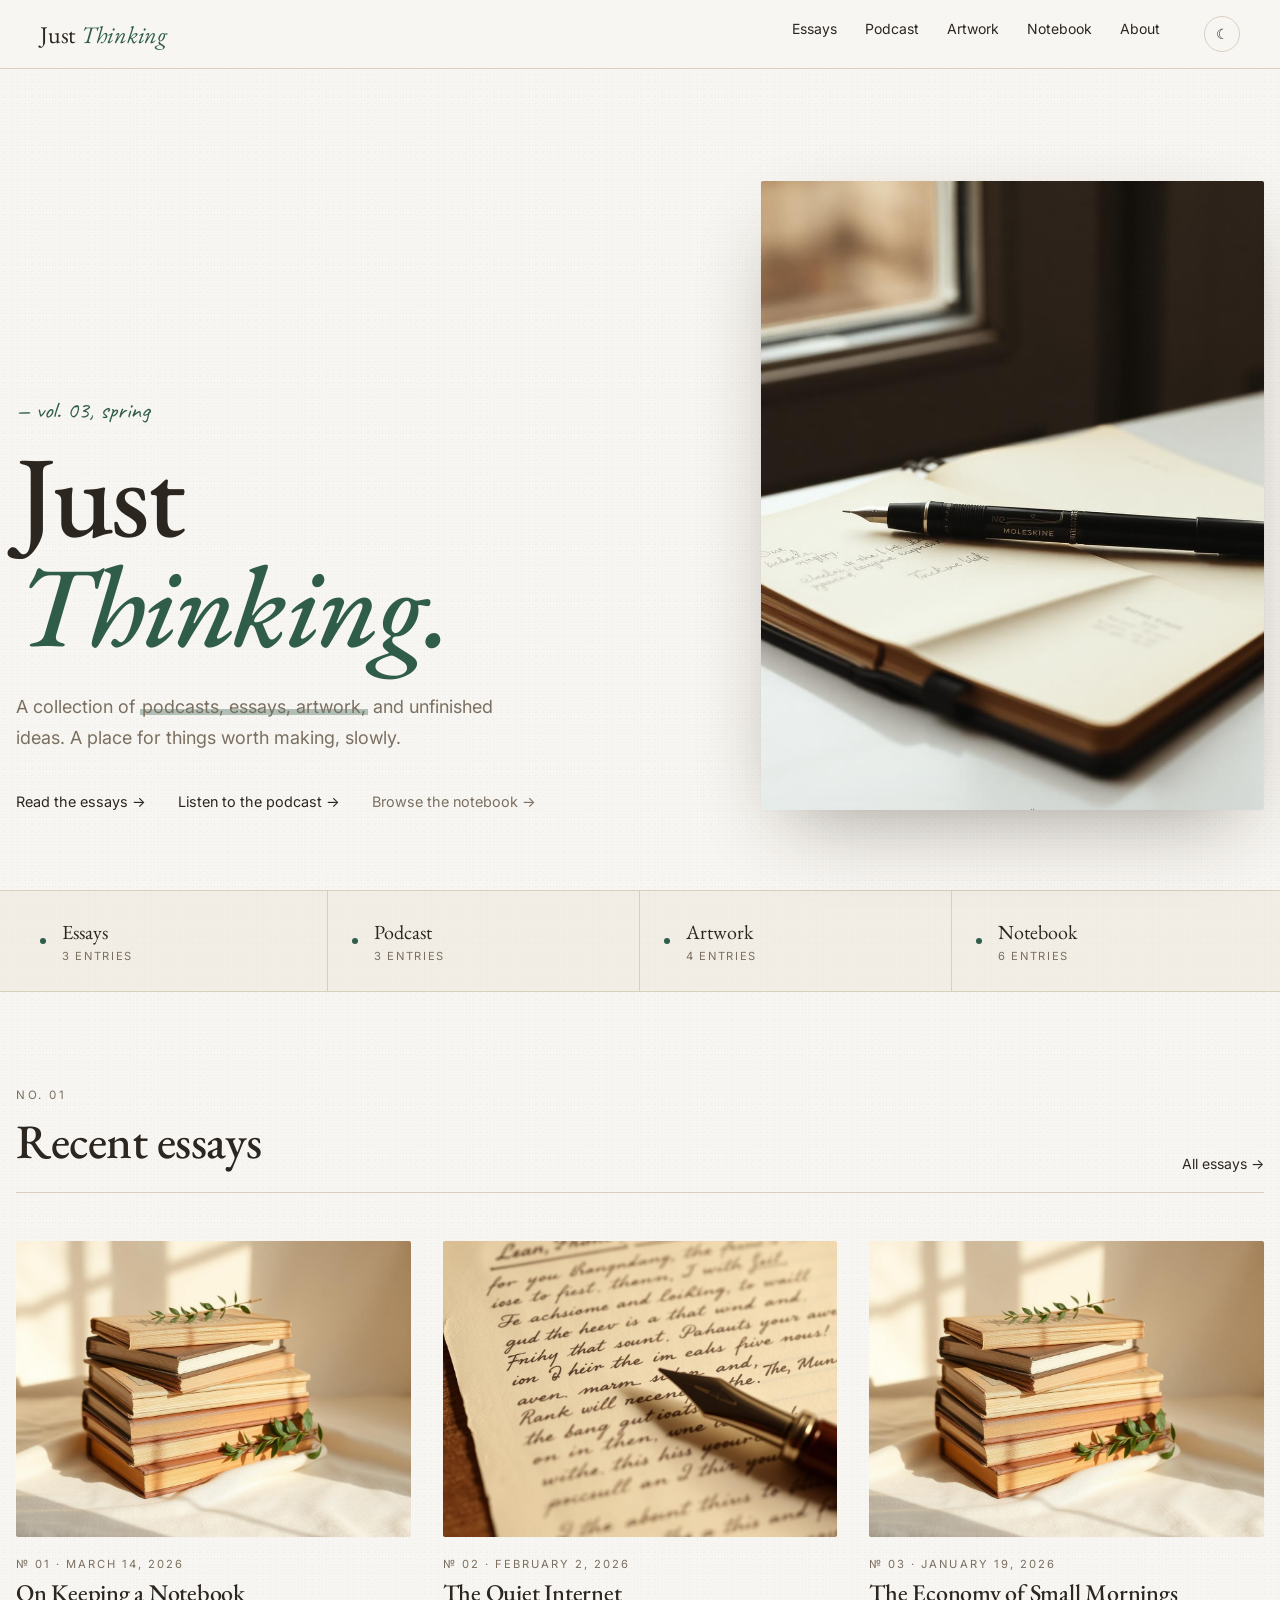
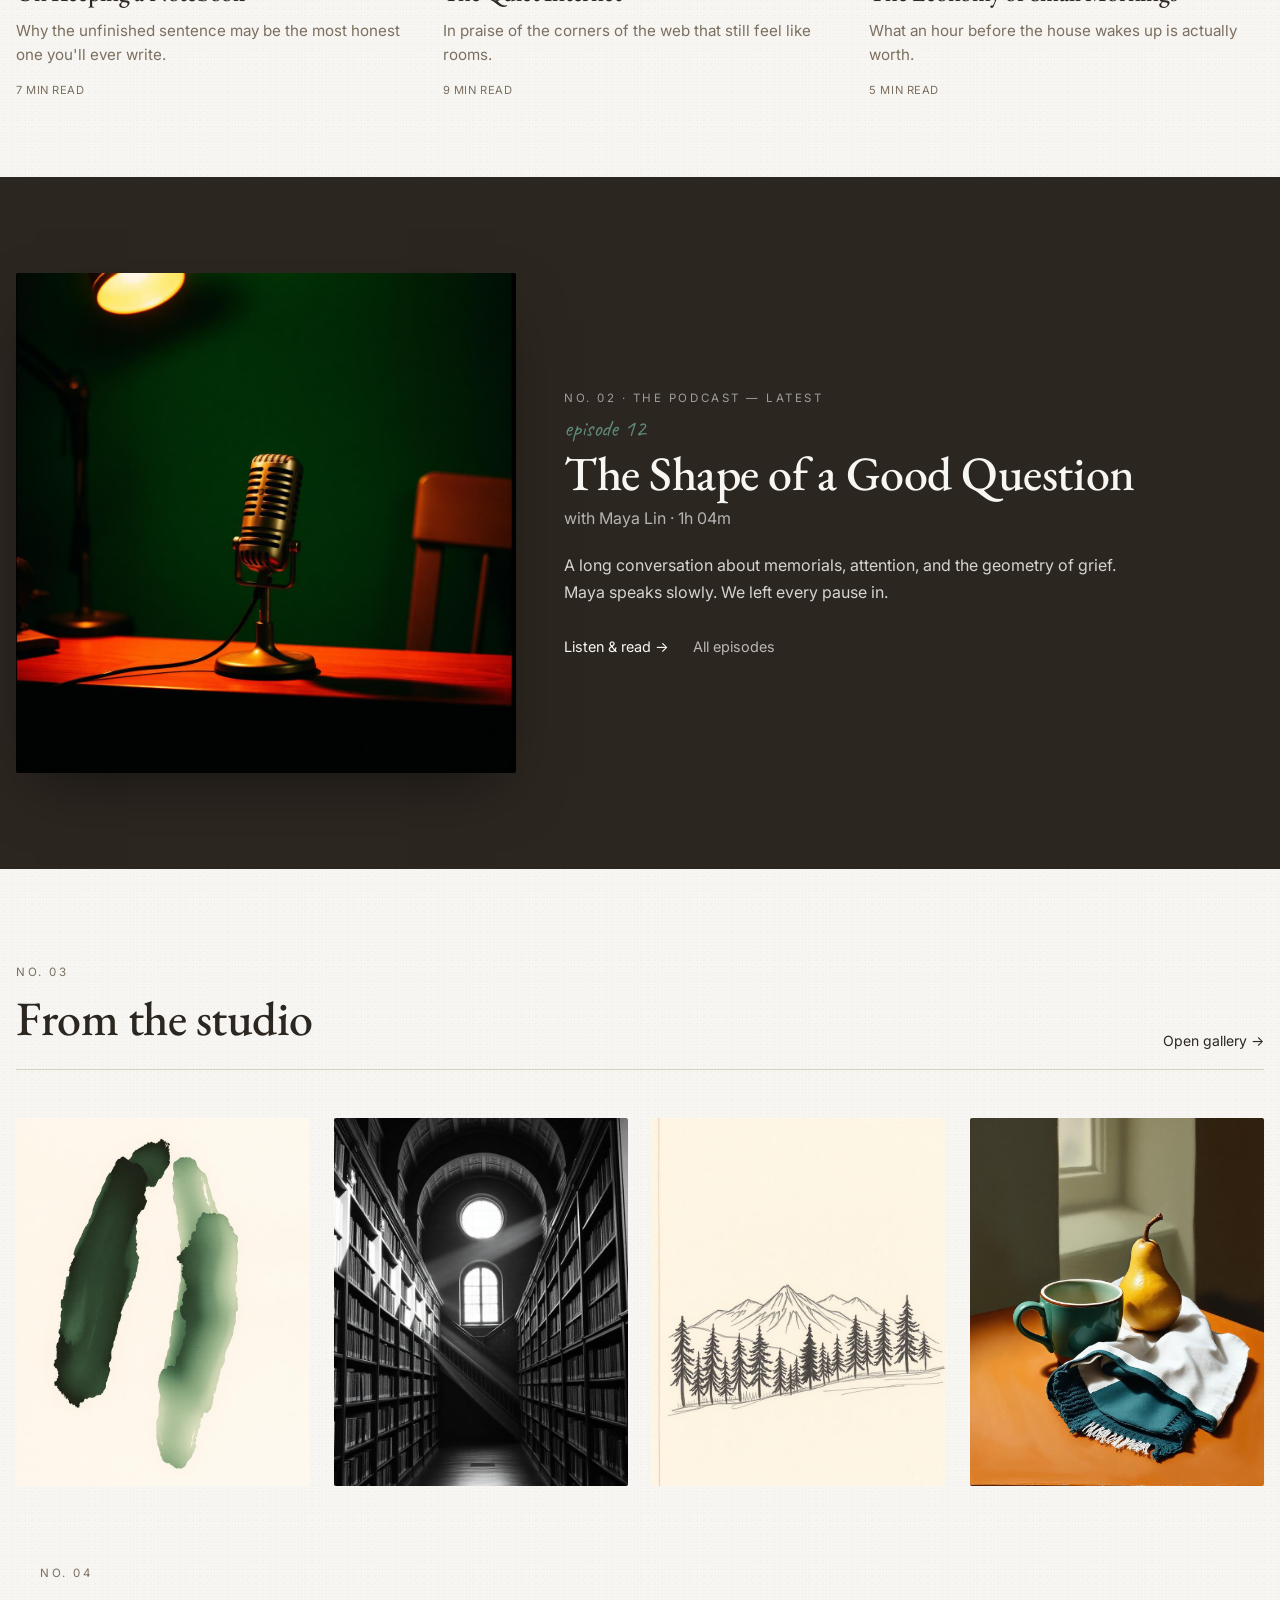
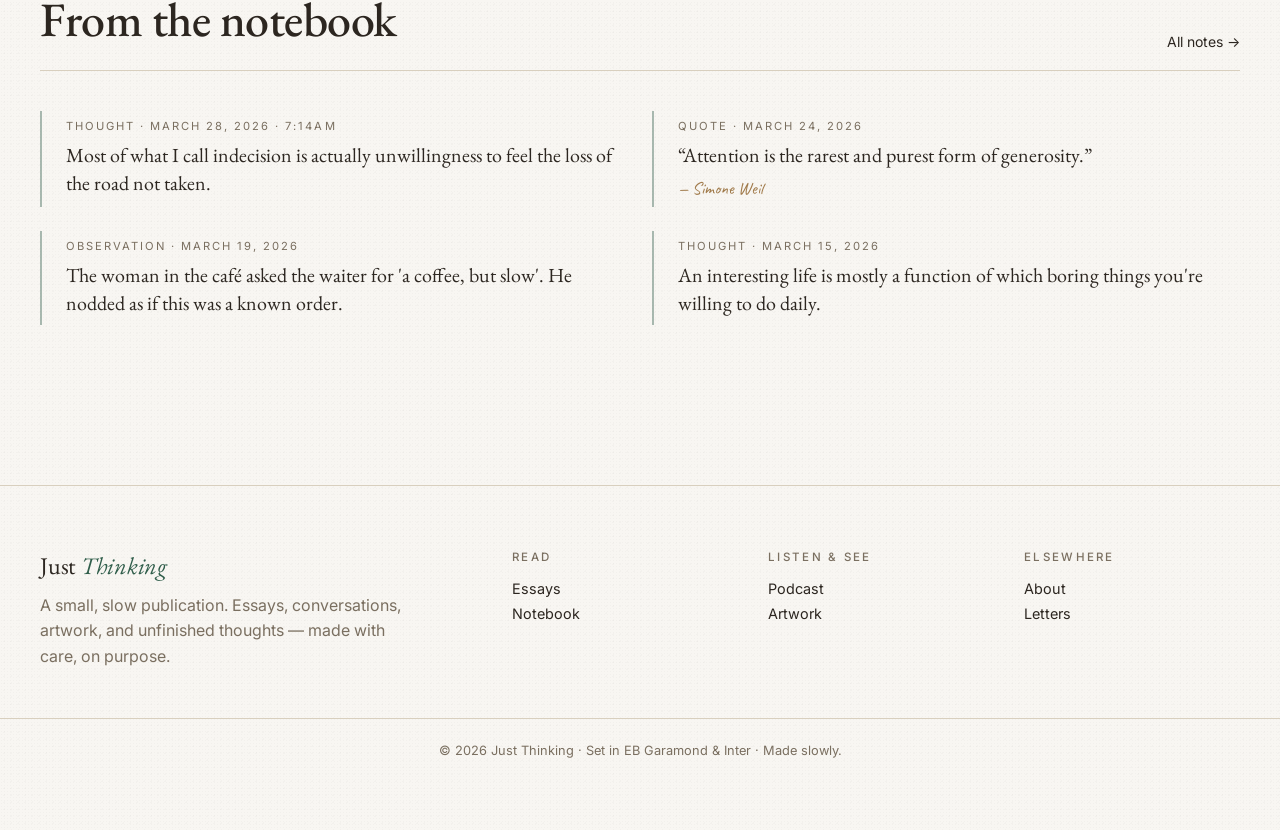
==== docs/index.html @ 87b1c4e7 "Changes Co-authored-by: jstthinking <297706257+jstthinking@users.noreply.github.com>" ====
<!doctype html>
<html lang="en">
<head>
<meta charset="utf-8" />
<meta name="viewport" content="width=device-width,initial-scale=1" />
<title>Just Thinking — A place for ideas, conversations, and things worth making.</title>
<meta name="description" content="A collection of podcasts, essays, artwork, and unfinished ideas." />
<meta property="og:site_name" content="Just Thinking" />
<meta property="og:title" content="Just Thinking — A place for ideas, conversations, and things worth making." />
<meta property="og:description" content="A collection of podcasts, essays, artwork, and unfinished ideas." />
<meta property="og:type" content="website" />
<meta name="twitter:card" content="summary_large_image" />
<link rel="preconnect" href="https://fonts.googleapis.com" />
<link rel="preconnect" href="https://fonts.gstatic.com" crossorigin />
<link rel="stylesheet" href="https://fonts.googleapis.com/css2?family=EB+Garamond:ital,wght@0,400;0,500;0,600;1,400&family=Inter:wght@400;500;600&family=Caveat:wght@400;500&display=swap" />
<link rel="stylesheet" href="./style.css" />
<script>(function(){try{var t=localStorage.getItem('jt-theme');if(t==='dark'||(!t&&window.matchMedia('(prefers-color-scheme: dark)').matches))document.documentElement.classList.add('dark')}catch(e){}})();</script>
</head>
<body><header class="nav"><div class="nav-inner">
  <a href="./" class="brand">Just <span class="it">Thinking</span></a>
  <nav class="nav-links">
    <a href="./essays/" class="">Essays</a>
    <a href="./podcast/" class="">Podcast</a>
    <a href="./artwork/" class="">Artwork</a>
    <a href="./notebook/" class="">Notebook</a>
    <a href="./about/" class="">About</a>
    <button class="theme-toggle" onclick="(function(){var d=document.documentElement;d.classList.toggle('dark');try{localStorage.setItem('jt-theme',d.classList.contains('dark')?'dark':'light')}catch(e){}})()" aria-label="Toggle theme">☾</button>
  </nav>
</div></header><main>
    <section class="container hero">
      <div class="hero-grid">
        <div class="fade-up">
          <p class="hand forest" style="font-size:1.5rem;margin-bottom:1rem">— vol. 03, spring</p>
          <h1>Just<br/><span class="it">Thinking.</span></h1>
          <p style="margin-top:2rem;max-width:32rem;font-size:1.125rem;color:var(--muted);line-height:1.7">A collection of <span class="hand-u">podcasts, essays, artwork,</span> and unfinished ideas. A place for things worth making, slowly.</p>
          <div style="margin-top:2.5rem;display:flex;flex-wrap:wrap;gap:.75rem 2rem;font-size:.9rem">
            <a href="./essays/" class="ink">Read the essays →</a>
            <a href="./podcast/" class="ink">Listen to the podcast →</a>
            <a href="./notebook/" class="ink muted">Browse the notebook →</a>
          </div>
        </div>
        <div class="fade-up-2">
          <div class="hero-img">
            <img src="./assets/hero-notebook.jpg" alt="An open notebook with a fountain pen by a window" />
            <p class="hero-caption">"the unfinished sentence is where thinking lives"</p>
          </div>
        </div>
      </div>
    </section>

    <section class="strip"><div class="strip-grid">
      <a href="./essays/" class="strip-item"><span class="dot"></span><div><div class="lbl">Essays</div><div class="cnt">3 entries</div></div></a><a href="./podcast/" class="strip-item"><span class="dot"></span><div><div class="lbl">Podcast</div><div class="cnt">3 entries</div></div></a><a href="./artwork/" class="strip-item"><span class="dot"></span><div><div class="lbl">Artwork</div><div class="cnt">4 entries</div></div></a><a href="./notebook/" class="strip-item"><span class="dot"></span><div><div class="lbl">Notebook</div><div class="cnt">6 entries</div></div></a>
    </div></section>

    <section class="container sec">
      <div class="sec-head"><div><div class="eyebrow">No. 01</div><h2>Recent essays</h2></div><a href="./essays/" class="ink" style="font-size:.875rem">All essays →</a></div>
      <div class="grid-3">
        <a href="./essays/on-keeping-a-notebook/" class="card lift">
          <div class="thumb zoom"><img src="./assets/essay-1.jpg" alt="" loading="lazy" /></div>
          <div class="meta">№ 01 · March 14, 2026</div>
          <h3>On Keeping a Notebook</h3>
          <p class="dek">Why the unfinished sentence may be the most honest one you'll ever write.</p>
          <p class="meta" style="margin-top:1rem;letter-spacing:.05em">7 min read</p>
        </a><a href="./essays/the-quiet-internet/" class="card lift">
          <div class="thumb zoom"><img src="./assets/essay-2.jpg" alt="" loading="lazy" /></div>
          <div class="meta">№ 02 · February 2, 2026</div>
          <h3>The Quiet Internet</h3>
          <p class="dek">In praise of the corners of the web that still feel like rooms.</p>
          <p class="meta" style="margin-top:1rem;letter-spacing:.05em">9 min read</p>
        </a><a href="./essays/the-economy-of-small-mornings/" class="card lift">
          <div class="thumb zoom"><img src="./assets/essay-1.jpg" alt="" loading="lazy" /></div>
          <div class="meta">№ 03 · January 19, 2026</div>
          <h3>The Economy of Small Mornings</h3>
          <p class="dek">What an hour before the house wakes up is actually worth.</p>
          <p class="meta" style="margin-top:1rem;letter-spacing:.05em">5 min read</p>
        </a>
      </div>
    </section>

    <section class="pod"><div class="container pod-inner">
      <div><div class="pod-cover"><img src="./assets/podcast-cover.jpg" alt="The Shape of a Good Question" /></div></div>
      <div>
        <div class="eyebrow" style="color:rgba(255,255,255,.55)">No. 02 · The Podcast — latest</div>
        <p class="hand" style="font-size:1.5rem;color:var(--forest-soft);margin-top:.5rem">episode 12</p>
        <h2>The Shape of a Good Question</h2>
        <p class="muted" style="margin-top:.5rem">with Maya Lin · 1h 04m</p>
        <p class="body">A long conversation about memorials, attention, and the geometry of grief. Maya speaks slowly. We left every pause in.</p>
        <div style="margin-top:2rem;display:flex;gap:1.5rem;font-size:.9rem">
          <a href="./podcast/the-shape-of-a-good-question/" class="ink">Listen & read →</a>
          <a href="./podcast/" class="ink" style="opacity:.7">All episodes</a>
        </div>
      </div>
    </div></section>

    <section class="container sec">
      <div class="sec-head"><div><div class="eyebrow">No. 03</div><h2>From the studio</h2></div><a href="./artwork/" class="ink" style="font-size:.875rem">Open gallery →</a></div>
      <div class="grid-4">
        <a href="./artwork/" class="zoom" style="aspect-ratio:4/5;background:var(--beige);border-radius:2px"><img src="./assets/art-1.jpg" alt="Two Strokes, One Breath" loading="lazy" /></a><a href="./artwork/" class="zoom" style="aspect-ratio:4/5;background:var(--beige);border-radius:2px"><img src="./assets/art-2.jpg" alt="Stacks" loading="lazy" /></a><a href="./artwork/" class="zoom" style="aspect-ratio:4/5;background:var(--beige);border-radius:2px"><img src="./assets/art-3.jpg" alt="Blue Ridge, From Memory" loading="lazy" /></a><a href="./artwork/" class="zoom" style="aspect-ratio:4/5;background:var(--beige);border-radius:2px"><img src="./assets/art-4.jpg" alt="Cup and Pear" loading="lazy" /></a>
      </div>
    </section>

    <section class="container" style="padding-bottom:6rem">
      <div class="sec-head"><div><div class="eyebrow">No. 04</div><h2>From the notebook</h2></div><a href="./notebook/" class="ink" style="font-size:.875rem">All notes →</a></div>
      <div class="grid-2">
        <article class="note"><div class="meta" style="font-size:.7rem;text-transform:uppercase;letter-spacing:.18em;color:var(--muted)">thought · March 28, 2026 · 7:14am</div><p class="body">Most of what I call indecision is actually unwillingness to feel the loss of the road not taken.</p></article><article class="note"><div class="meta" style="font-size:.7rem;text-transform:uppercase;letter-spacing:.18em;color:var(--muted)">quote · March 24, 2026</div><p class="body">“Attention is the rarest and purest form of generosity.”</p><p class="src">— Simone Weil</p></article><article class="note"><div class="meta" style="font-size:.7rem;text-transform:uppercase;letter-spacing:.18em;color:var(--muted)">observation · March 19, 2026</div><p class="body">The woman in the café asked the waiter for 'a coffee, but slow'. He nodded as if this was a known order.</p></article><article class="note"><div class="meta" style="font-size:.7rem;text-transform:uppercase;letter-spacing:.18em;color:var(--muted)">thought · March 15, 2026</div><p class="body">An interesting life is mostly a function of which boring things you're willing to do daily.</p></article>
      </div>
    </section>
    </main><footer><div class="foot-grid">
  <div>
    <div class="brand" style="font-size:1.5rem">Just <span class="it" style="color:var(--forest);font-style:italic">Thinking</span></div>
    <p class="muted" style="margin-top:.75rem;max-width:24rem;line-height:1.6">A small, slow publication. Essays, conversations, artwork, and unfinished thoughts — made with care, on purpose.</p>
  </div>
  <div><h4>Read</h4><ul>
    <li><a href="./essays/" class="ink">Essays</a></li>
    <li><a href="./notebook/" class="ink">Notebook</a></li>
  </ul></div>
  <div><h4>Listen & see</h4><ul>
    <li><a href="./podcast/" class="ink">Podcast</a></li>
    <li><a href="./artwork/" class="ink">Artwork</a></li>
  </ul></div>
  <div><h4>Elsewhere</h4><ul>
    <li><a href="./about/" class="ink">About</a></li>
    <li><a href="mailto:hello@justthinking.co" class="ink">Letters</a></li>
  </ul></div>
</div>
<div class="foot-bottom">© 2026 Just Thinking · Set in EB Garamond & Inter · Made slowly.</div>
</footer></body></html>
---- docs/style.css ----
:root{
  --paper:#F8F6F2; --ink:#2c2620; --forest:#2f5d4a; --forest-soft:#5e8a76;
  --sepia:#a07a4a; --beige:#e9e1d2; --rule:#d8cfbe; --muted:#7a6f60;
}
.dark{
  --paper:#1c1814; --ink:#ece5d8; --forest:#9ec3b1; --forest-soft:#6f9485;
  --sepia:#c8a374; --beige:#3a332a; --rule:#3a332a; --muted:#a89d8b;
}
*{box-sizing:border-box}
html,body{margin:0;padding:0}
body{
  font-family:'Inter',ui-sans-serif,system-ui,sans-serif;
  background:var(--paper); color:var(--ink);
  -webkit-font-smoothing:antialiased;
  background-image:
    radial-gradient(rgba(0,0,0,.025) 1px,transparent 1px),
    radial-gradient(rgba(0,0,0,.018) 1px,transparent 1px);
  background-size:3px 3px,7px 7px;
  background-position:0 0,1px 2px;
}
.dark body{
  background-image:
    radial-gradient(rgba(255,255,255,.018) 1px,transparent 1px),
    radial-gradient(rgba(255,255,255,.012) 1px,transparent 1px);
}
h1,h2,h3,h4,h5{font-family:'EB Garamond','Cormorant Garamond',Georgia,serif;font-weight:500;letter-spacing:-.01em;margin:0}
p{margin:0}
a{color:inherit;text-decoration:none}
img{display:block;max-width:100%;height:auto}
::selection{background:rgba(47,93,74,.3)}

.serif{font-family:'EB Garamond',Georgia,serif}
.hand{font-family:'Caveat',cursive}
.muted{color:var(--muted)}
.forest{color:var(--forest)}
.sepia{color:var(--sepia)}
.italic{font-style:italic}

.container{max-width:78rem;margin:0 auto;padding:0 1.5rem}
.prose{max-width:42rem;margin:0 auto;padding:0 1.5rem}

.eyebrow{font-size:.72rem;text-transform:uppercase;letter-spacing:.22em;color:var(--muted)}

/* Nav */
.nav{position:sticky;top:0;z-index:50;backdrop-filter:blur(12px);background:color-mix(in oklab,var(--paper) 75%,transparent);border-bottom:1px solid var(--rule)}
.nav-inner{display:flex;align-items:center;justify-content:space-between;padding:1rem 1.5rem;max-width:78rem;margin:0 auto}
.brand{font-family:'EB Garamond',serif;font-size:1.5rem;letter-spacing:-.01em}
.brand .it{font-style:italic;color:var(--forest)}
.nav-links{display:flex;gap:1.75rem;font-size:.875rem}
.nav-links a{position:relative;padding:.25rem 0}
.nav-links a:hover{color:var(--forest)}
.nav-links a.active{color:var(--forest)}

/* Ink-link underline */
.ink{position:relative;display:inline-block}
.ink::after{content:"";position:absolute;left:0;right:0;bottom:-2px;height:1px;background:currentColor;transform:scaleX(0);transform-origin:right;transition:transform .35s cubic-bezier(.22,1,.36,1)}
.ink:hover::after{transform:scaleX(1);transform-origin:left}

.hand-u{background-image:linear-gradient(transparent 60%,rgba(47,93,74,.35) 60%,rgba(47,93,74,.35) 92%,transparent 92%);padding:0 .1em}

/* Cards */
.lift{transition:transform .5s cubic-bezier(.22,1,.36,1),box-shadow .5s}
.lift:hover{transform:translateY(-4px);box-shadow:0 24px 48px -28px rgba(40,30,20,.4)}
.zoom{overflow:hidden;display:block}
.zoom img{transition:transform .9s cubic-bezier(.22,1,.36,1);width:100%;height:100%;object-fit:cover}
.zoom:hover img{transform:scale(1.04)}

/* Hero */
.hero{padding:5rem 0 5rem}
.hero-grid{display:grid;grid-template-columns:1fr;gap:2.5rem;align-items:end}
@media(min-width:900px){.hero-grid{grid-template-columns:7fr 5fr;gap:2.5rem}.hero{padding:7rem 0 5rem}}
.hero h1{font-family:'EB Garamond',serif;font-size:clamp(3.2rem,9vw,7.5rem);line-height:.95;letter-spacing:-.025em;margin:0}
.hero h1 .it{font-style:italic;color:var(--forest)}
.hero-img{aspect-ratio:4/5;overflow:hidden;border-radius:2px;box-shadow:0 30px 80px -30px rgba(40,30,20,.45);position:relative}
.hero-img img{width:100%;height:100%;object-fit:cover}
.hero-caption{position:absolute;bottom:-1.5rem;left:-1rem;transform:rotate(-3deg);font-family:'Caveat',cursive;font-size:1.15rem;color:var(--sepia)}

/* Index strip */
.strip{border-top:1px solid var(--rule);border-bottom:1px solid var(--rule);background:color-mix(in oklab,var(--beige) 40%,transparent)}
.strip-grid{display:grid;grid-template-columns:repeat(2,1fr);max-width:78rem;margin:0 auto}
@media(min-width:900px){.strip-grid{grid-template-columns:repeat(4,1fr)}}
.strip-item{padding:1.75rem 1.5rem;border-right:1px solid var(--rule);display:flex;align-items:center;gap:1rem;transition:background .2s}
.strip-item:hover{background:color-mix(in oklab,var(--paper) 60%,transparent)}
.strip-item:last-child{border-right:none}
.strip-item .lbl{font-family:'EB Garamond',serif;font-size:1.25rem}
.strip-item .cnt{font-size:.7rem;text-transform:uppercase;letter-spacing:.15em;color:var(--muted);margin-top:.25rem}
.dot{width:6px;height:6px;border-radius:50%;background:var(--forest)}

/* Section header */
.sec{padding:6rem 0 5rem}
.sec-head{display:flex;align-items:end;justify-content:space-between;gap:1.5rem;border-bottom:1px solid var(--rule);padding-bottom:1.25rem}
.sec-head h2{font-size:clamp(2rem,4vw,3rem);margin-top:.5rem}

/* Card grids */
.grid-3{display:grid;grid-template-columns:1fr;gap:2.5rem;margin-top:3rem}
@media(min-width:900px){.grid-3{grid-template-columns:repeat(3,1fr);gap:2rem}}
.grid-2{display:grid;grid-template-columns:1fr;gap:1.5rem;margin-top:2.5rem}
@media(min-width:900px){.grid-2{grid-template-columns:repeat(2,1fr)}}
.grid-4{display:grid;grid-template-columns:repeat(2,1fr);gap:1rem;margin-top:3rem}
@media(min-width:900px){.grid-4{grid-template-columns:repeat(4,1fr);gap:1.5rem}}

.card .thumb{aspect-ratio:4/3;background:var(--beige);overflow:hidden;border-radius:2px;margin-bottom:1.25rem}
.card h3{font-size:1.5rem;margin-top:.5rem;line-height:1.15;transition:color .3s}
.card a:hover h3, a:hover .card h3{color:var(--forest)}
.card .meta{font-size:.7rem;text-transform:uppercase;letter-spacing:.18em;color:var(--muted)}
.card .dek{margin-top:.75rem;color:var(--muted);font-size:.95rem;line-height:1.6}

/* Podcast featured */
.pod{background:var(--ink);color:var(--paper)}
.pod-inner{display:grid;grid-template-columns:1fr;gap:3rem;align-items:center;padding:6rem 0}
@media(min-width:900px){.pod-inner{grid-template-columns:5fr 7fr}}
.pod-cover{aspect-ratio:1/1;overflow:hidden;border-radius:2px;box-shadow:0 25px 60px -20px rgba(0,0,0,.5)}
.pod h2{font-size:clamp(2rem,4vw,3rem);line-height:1.1;margin-top:.25rem}
.pod .muted{color:rgba(255,255,255,.65)}
.pod .body{color:rgba(255,255,255,.8);line-height:1.7;margin-top:1.5rem;max-width:36rem}

/* Notebook strip */
.note{border-left:2px solid rgba(47,93,74,.4);padding:.5rem 0 .5rem 1.5rem}
.note .body{font-family:'EB Garamond',serif;font-size:1.25rem;line-height:1.4;margin-top:.5rem}
.note .src{font-family:'Caveat',cursive;color:var(--sepia);font-size:1.1rem;margin-top:.5rem}

/* Footer */
footer{border-top:1px solid var(--rule);margin-top:4rem;padding:4rem 0 3rem}
.foot-grid{display:grid;grid-template-columns:1fr;gap:2.5rem;max-width:78rem;margin:0 auto;padding:0 1.5rem}
@media(min-width:700px){.foot-grid{grid-template-columns:2fr 1fr 1fr 1fr}}
.foot-grid h4{font-size:.72rem;text-transform:uppercase;letter-spacing:.2em;color:var(--muted);margin-bottom:1rem;font-family:'Inter',sans-serif;font-weight:500}
.foot-grid ul{list-style:none;padding:0;margin:0;display:flex;flex-direction:column;gap:.5rem;font-size:.9rem}
.foot-bottom{border-top:1px solid var(--rule);margin-top:3rem;padding:1.5rem;text-align:center;font-size:.8rem;color:var(--muted)}

/* Article body */
.article{padding:5rem 0 6rem}
.article header{text-align:center;margin-bottom:3rem}
.article h1{font-size:clamp(2.5rem,6vw,4.5rem);line-height:1.05;letter-spacing:-.02em;margin:.5rem 0}
.article .dek{font-family:'EB Garamond',serif;font-style:italic;font-size:1.4rem;color:var(--muted);margin-top:1rem}
.article .cover{aspect-ratio:16/9;overflow:hidden;border-radius:2px;margin:3rem 0;max-width:60rem;margin-left:auto;margin-right:auto}
.article .body{font-family:'EB Garamond',serif;font-size:1.25rem;line-height:1.7;color:var(--ink)}
.article .body p{margin:0 0 1.5em}
.article .body p:first-child::first-letter{font-size:4.5rem;float:left;line-height:.9;padding:.15em .12em 0 0;font-weight:500;color:var(--forest)}

/* Episode */
.episode{padding:4rem 0 5rem}
.ep-head{display:grid;grid-template-columns:1fr;gap:2.5rem;align-items:end}
@media(min-width:900px){.ep-head{grid-template-columns:1fr 2fr}}
.ep-cover{aspect-ratio:1/1;overflow:hidden;border-radius:2px;max-width:24rem}
.players{display:flex;flex-direction:column;gap:1.5rem;margin-top:3rem}
.player iframe{width:100%;border:0;border-radius:4px}
.chapters{margin-top:3rem;border-top:1px solid var(--rule);padding-top:2rem}
.chapters .row{display:flex;gap:1.5rem;padding:.75rem 0;border-bottom:1px dashed var(--rule)}
.chapters .row:last-child{border-bottom:none}
.chapters .t{font-family:'EB Garamond',serif;color:var(--forest);font-variant-numeric:tabular-nums;min-width:4rem}

/* Notebook page */
.timeline{max-width:42rem;margin:0 auto;padding:4rem 1.5rem 6rem}
.timeline .note{margin-bottom:2.5rem}

/* Lightbox-less gallery */
.gallery{display:grid;grid-template-columns:repeat(2,1fr);gap:1rem;margin-top:3rem}
@media(min-width:700px){.gallery{grid-template-columns:repeat(3,1fr);gap:1.5rem}}
.gal-item{break-inside:avoid}
.gal-item img{width:100%;height:auto;border-radius:2px;transition:transform .6s}
.gal-item:hover img{transform:scale(1.02)}
.gal-item .cap{margin-top:.75rem}
.gal-item .cap .t{font-family:'EB Garamond',serif;font-size:1.15rem}
.gal-item .cap .m{font-size:.75rem;text-transform:uppercase;letter-spacing:.15em;color:var(--muted);margin-top:.2rem}

/* About */
.about{display:grid;grid-template-columns:1fr;gap:3rem;padding:5rem 0;align-items:start}
@media(min-width:900px){.about{grid-template-columns:1fr 2fr}}
.about-img{aspect-ratio:4/5;overflow:hidden;border-radius:2px;max-width:24rem}
.about p{font-family:'EB Garamond',serif;font-size:1.2rem;line-height:1.7;margin-bottom:1.25em}

/* Theme toggle */
.theme-toggle{background:none;border:1px solid var(--rule);color:var(--ink);width:36px;height:36px;border-radius:999px;display:inline-flex;align-items:center;justify-content:center;cursor:pointer;font-size:14px;margin-left:1rem}
.theme-toggle:hover{background:var(--beige)}

@keyframes fadeUp{from{opacity:0;transform:translateY(12px)}to{opacity:1;transform:translateY(0)}}
.fade-up{animation:fadeUp .7s cubic-bezier(.22,1,.36,1) both}
.fade-up-2{animation:fadeUp .7s cubic-bezier(.22,1,.36,1) .12s both}
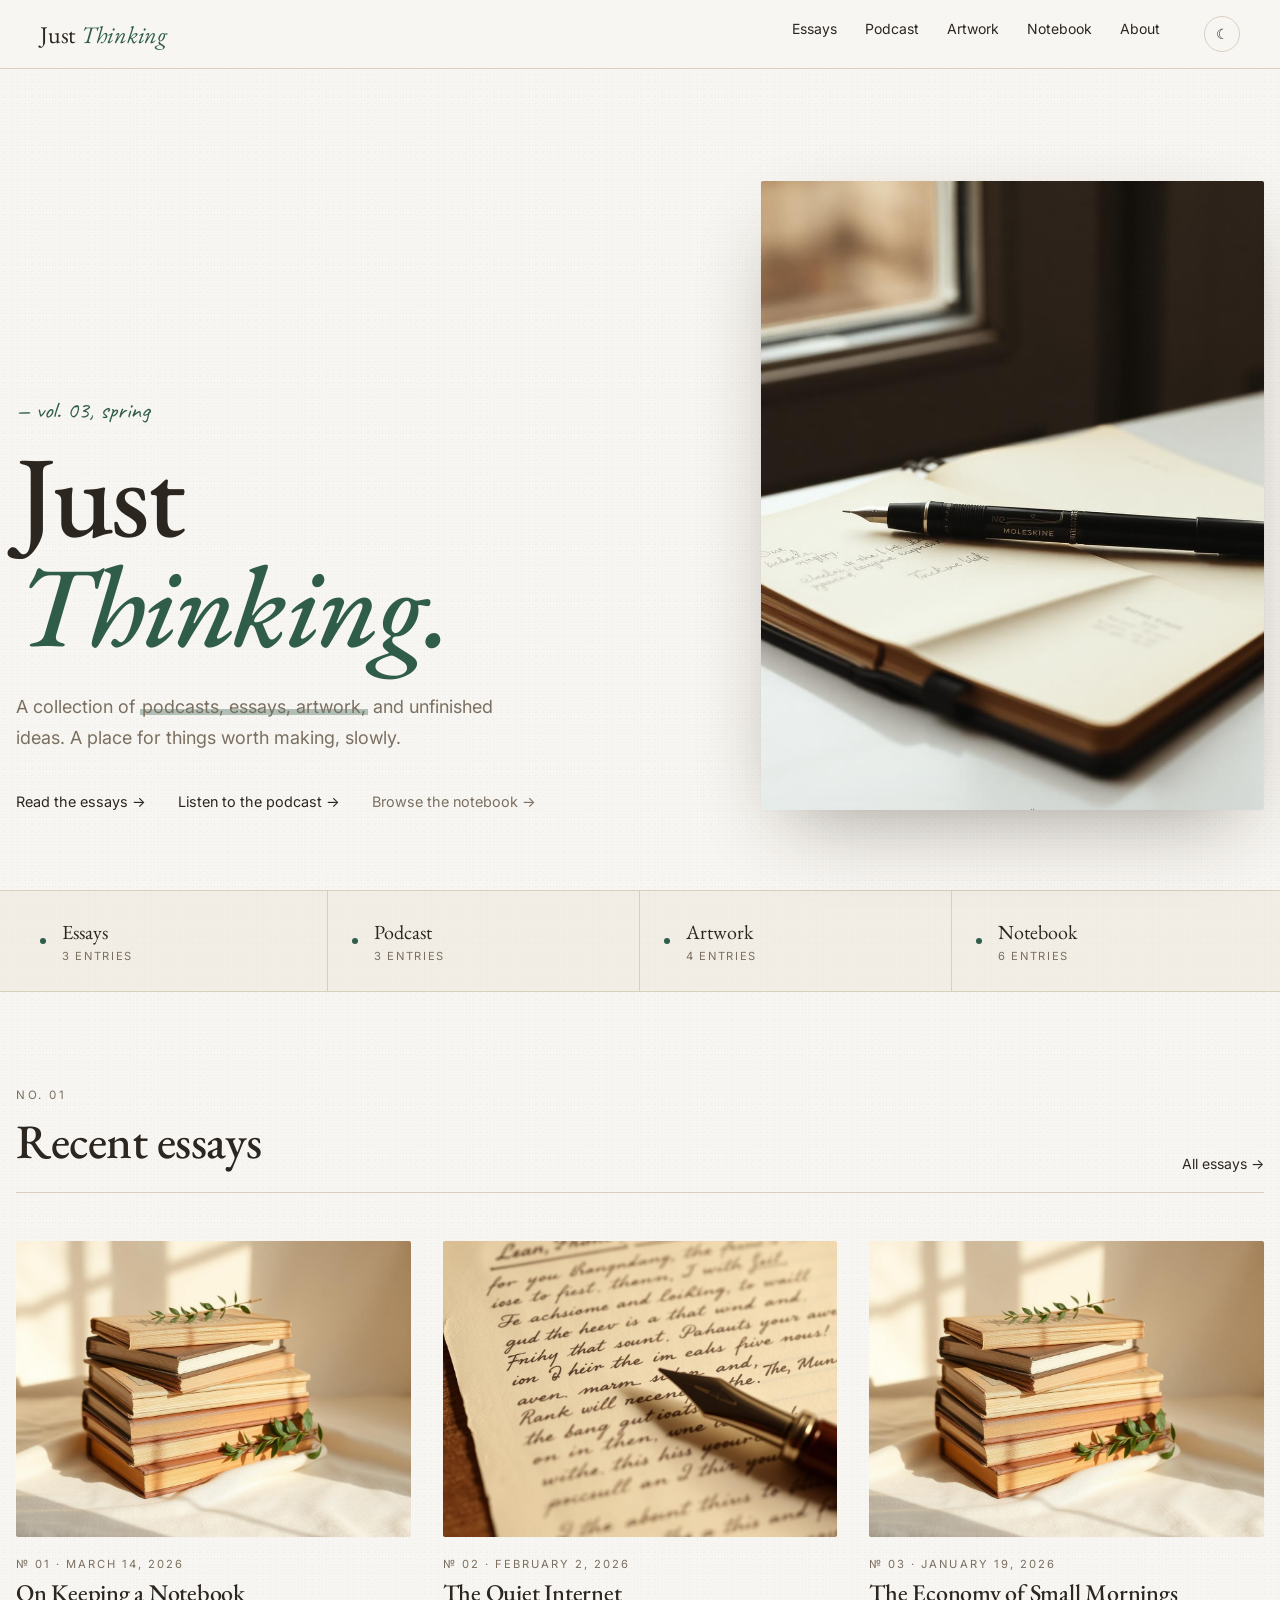
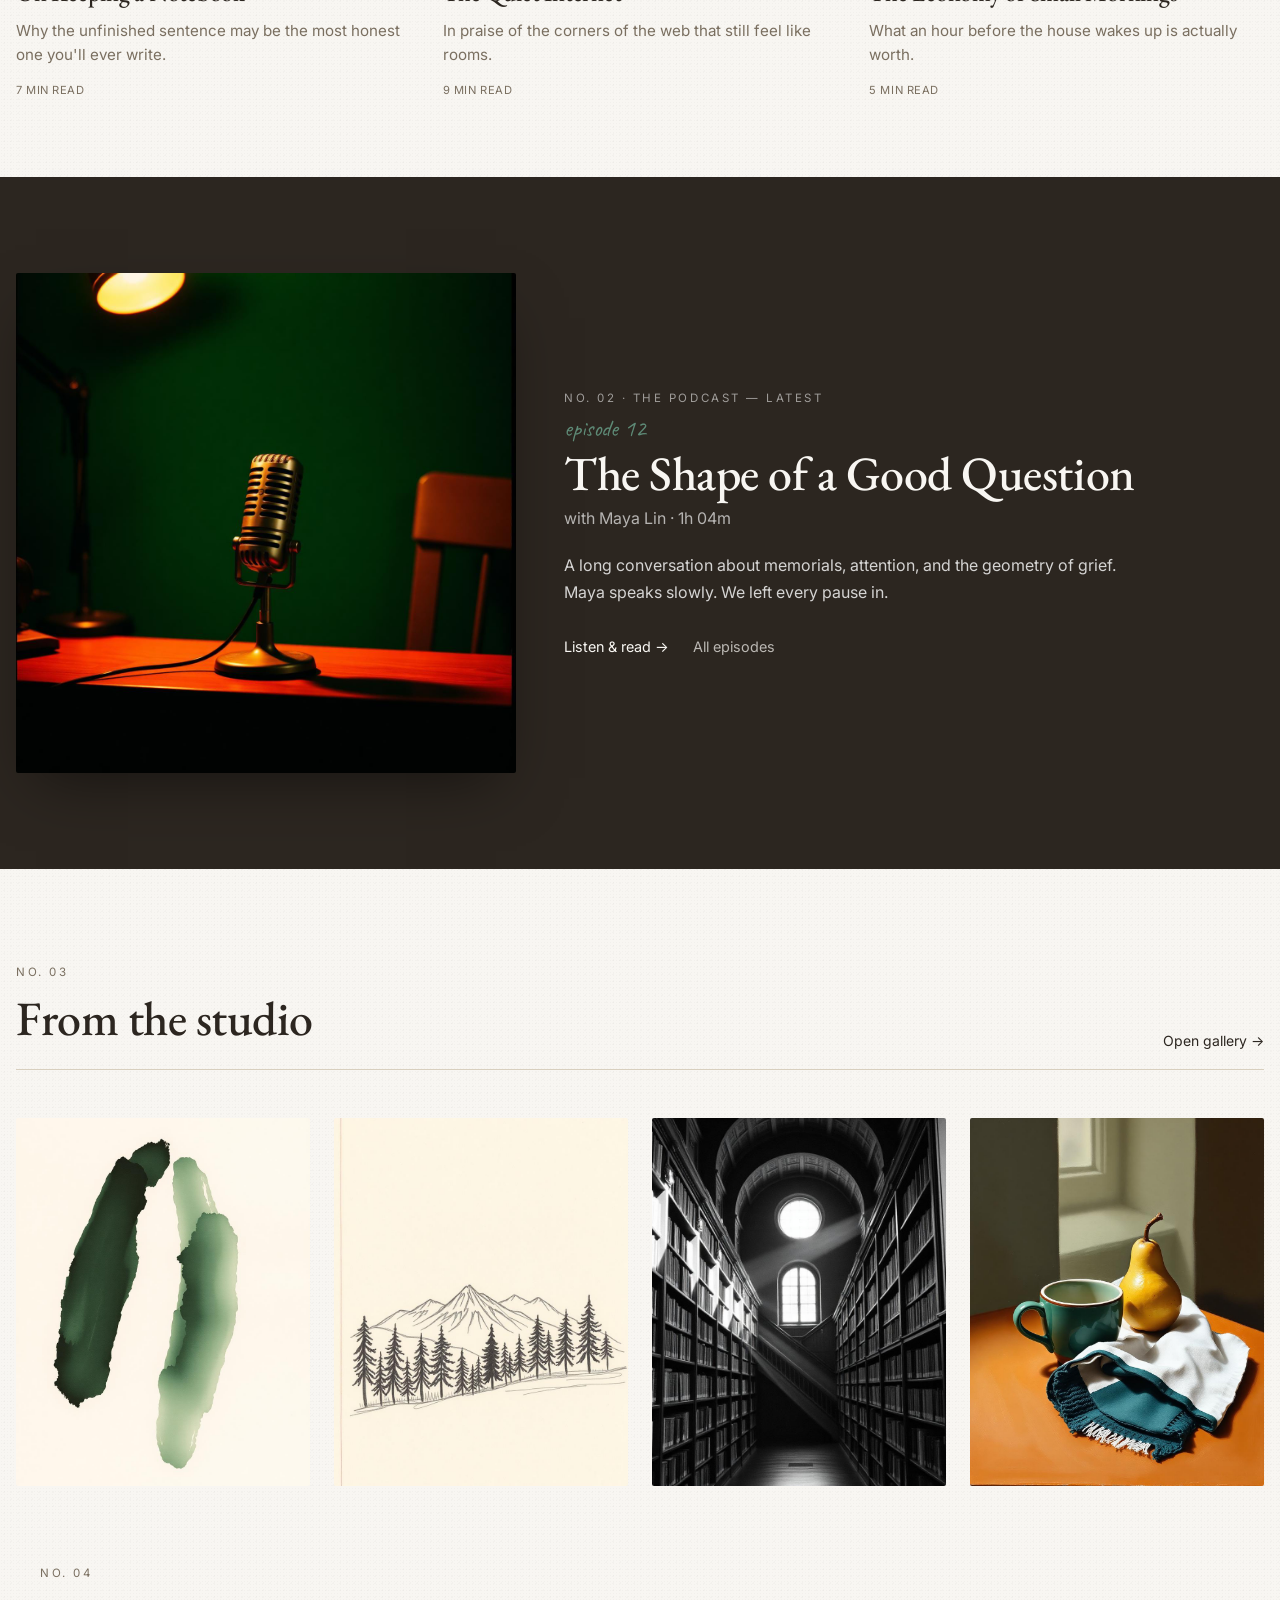
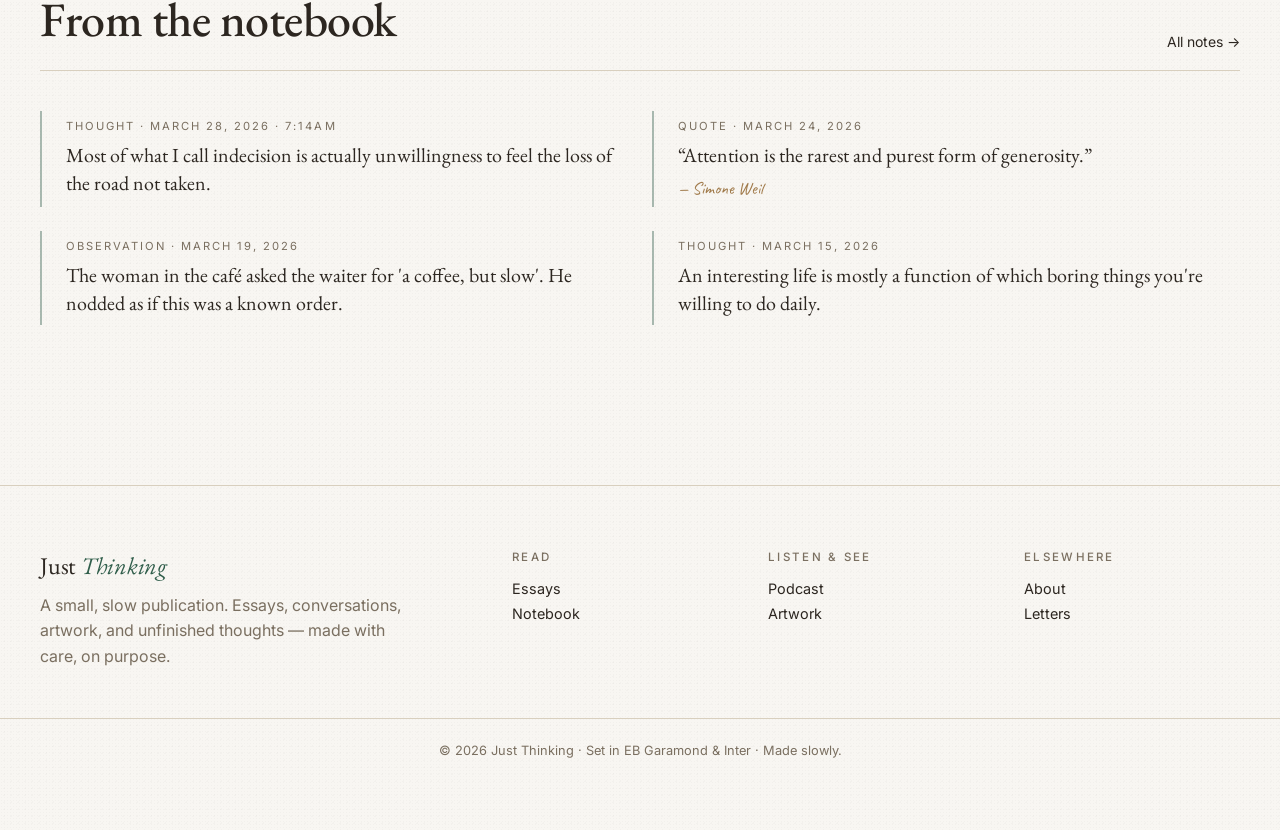
==== commit 276412bb: "Changes Co-authored-by: jstthinking <297706257+jstthinking@users.noreply.github.com>" ====
--- a/docs/index.html
+++ b/docs/index.html
@@ -95,7 +95,7 @@
     <section class="container sec">
       <div class="sec-head"><div><div class="eyebrow">No. 03</div><h2>From the studio</h2></div><a href="./artwork/" class="ink" style="font-size:.875rem">Open gallery →</a></div>
       <div class="grid-4">
-        <a href="./artwork/" class="zoom" style="aspect-ratio:4/5;background:var(--beige);border-radius:2px"><img src="./assets/art-1.jpg" alt="Two Strokes, One Breath" loading="lazy" /></a><a href="./artwork/" class="zoom" style="aspect-ratio:4/5;background:var(--beige);border-radius:2px"><img src="./assets/art-2.jpg" alt="Stacks" loading="lazy" /></a><a href="./artwork/" class="zoom" style="aspect-ratio:4/5;background:var(--beige);border-radius:2px"><img src="./assets/art-3.jpg" alt="Blue Ridge, From Memory" loading="lazy" /></a><a href="./artwork/" class="zoom" style="aspect-ratio:4/5;background:var(--beige);border-radius:2px"><img src="./assets/art-4.jpg" alt="Cup and Pear" loading="lazy" /></a>
+        <a href="./artwork/" class="zoom" style="aspect-ratio:4/5;background:var(--beige);border-radius:2px"><img src="./assets/art-1.jpg" alt="Two Strokes, One Breath" loading="lazy" /></a><a href="./artwork/" class="zoom" style="aspect-ratio:4/5;background:var(--beige);border-radius:2px"><img src="./assets/art-3.jpg" alt="Blue Ridge, From Memory" loading="lazy" /></a><a href="./artwork/" class="zoom" style="aspect-ratio:4/5;background:var(--beige);border-radius:2px"><img src="./assets/art-2.jpg" alt="Stacks" loading="lazy" /></a><a href="./artwork/" class="zoom" style="aspect-ratio:4/5;background:var(--beige);border-radius:2px"><img src="./assets/art-4.jpg" alt="Cup and Pear" loading="lazy" /></a>
       </div>
     </section>
 
